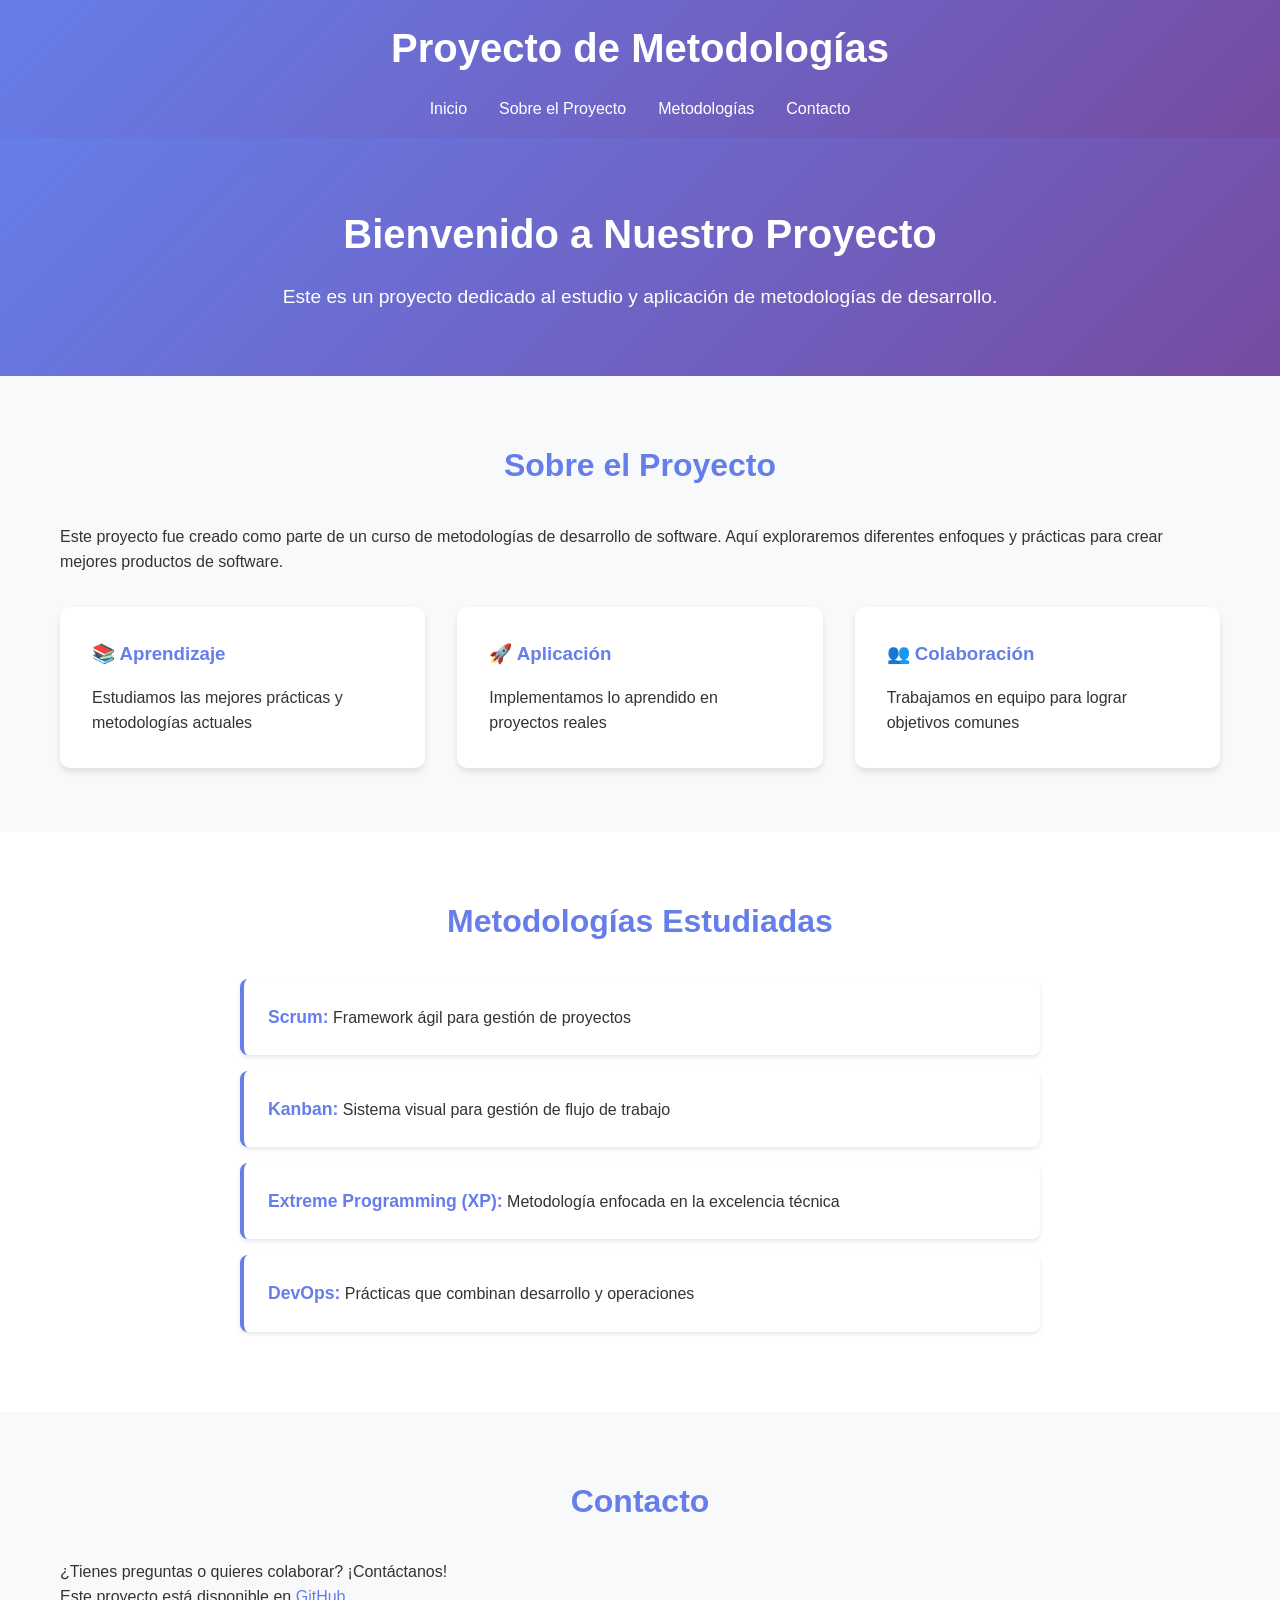
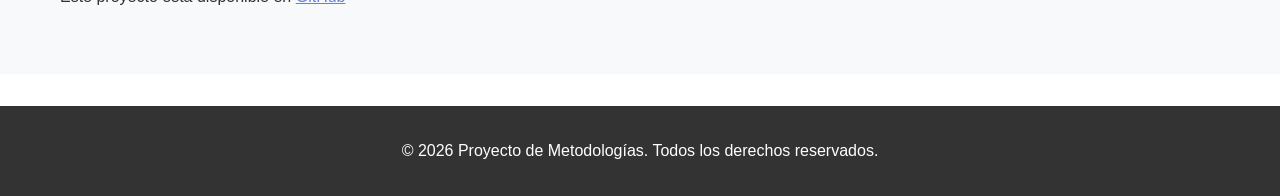
==== index.html @ 47c53960 "Add web page structure with HTML, CSS, and GitHub Pages deployment Co-authored-by: edgar-emo <240725" ====
<!DOCTYPE html>
<html lang="es">
<head>
    <meta charset="UTF-8">
    <meta name="viewport" content="width=device-width, initial-scale=1.0">
    <title>Proyecto de Metodologías</title>
    <link rel="stylesheet" href="styles.css">
</head>
<body>
    <header>
        <h1>Proyecto de Metodologías</h1>
        <nav>
            <ul>
                <li><a href="#inicio">Inicio</a></li>
                <li><a href="#sobre">Sobre el Proyecto</a></li>
                <li><a href="#metodologias">Metodologías</a></li>
                <li><a href="#contacto">Contacto</a></li>
            </ul>
        </nav>
    </header>

    <main>
        <section id="inicio" class="hero">
            <div class="container">
                <h2>Bienvenido a Nuestro Proyecto</h2>
                <p>Este es un proyecto dedicado al estudio y aplicación de metodologías de desarrollo.</p>
            </div>
        </section>

        <section id="sobre" class="section">
            <div class="container">
                <h2>Sobre el Proyecto</h2>
                <p>Este proyecto fue creado como parte de un curso de metodologías de desarrollo de software. Aquí exploraremos diferentes enfoques y prácticas para crear mejores productos de software.</p>
                <div class="features">
                    <div class="feature">
                        <h3>📚 Aprendizaje</h3>
                        <p>Estudiamos las mejores prácticas y metodologías actuales</p>
                    </div>
                    <div class="feature">
                        <h3>🚀 Aplicación</h3>
                        <p>Implementamos lo aprendido en proyectos reales</p>
                    </div>
                    <div class="feature">
                        <h3>👥 Colaboración</h3>
                        <p>Trabajamos en equipo para lograr objetivos comunes</p>
                    </div>
                </div>
            </div>
        </section>

        <section id="metodologias" class="section">
            <div class="container">
                <h2>Metodologías Estudiadas</h2>
                <ul class="metodologias-list">
                    <li>
                        <strong>Scrum:</strong> Framework ágil para gestión de proyectos
                    </li>
                    <li>
                        <strong>Kanban:</strong> Sistema visual para gestión de flujo de trabajo
                    </li>
                    <li>
                        <strong>Extreme Programming (XP):</strong> Metodología enfocada en la excelencia técnica
                    </li>
                    <li>
                        <strong>DevOps:</strong> Prácticas que combinan desarrollo y operaciones
                    </li>
                </ul>
            </div>
        </section>

        <section id="contacto" class="section">
            <div class="container">
                <h2>Contacto</h2>
                <p>¿Tienes preguntas o quieres colaborar? ¡Contáctanos!</p>
                <p>Este proyecto está disponible en <a href="https://github.com/edgar-emo/pagina_proyecto_metodologias" target="_blank">GitHub</a></p>
            </div>
        </section>
    </main>

    <footer>
        <div class="container">
            <p>&copy; 2026 Proyecto de Metodologías. Todos los derechos reservados.</p>
        </div>
    </footer>
</body>
</html>
---- styles.css ----
* {
    margin: 0;
    padding: 0;
    box-sizing: border-box;
}

body {
    font-family: 'Segoe UI', Tahoma, Geneva, Verdana, sans-serif;
    line-height: 1.6;
    color: #333;
}

.container {
    max-width: 1200px;
    margin: 0 auto;
    padding: 0 20px;
}

/* Header */
header {
    background: linear-gradient(135deg, #667eea 0%, #764ba2 100%);
    color: white;
    padding: 1rem 0;
    box-shadow: 0 2px 5px rgba(0,0,0,0.1);
}

header h1 {
    text-align: center;
    margin-bottom: 1rem;
    font-size: 2.5rem;
}

nav ul {
    list-style: none;
    display: flex;
    justify-content: center;
    gap: 2rem;
    flex-wrap: wrap;
}

nav a {
    color: white;
    text-decoration: none;
    font-weight: 500;
    transition: opacity 0.3s;
}

nav a:hover {
    opacity: 0.8;
}

/* Hero Section */
.hero {
    background: linear-gradient(135deg, #667eea 0%, #764ba2 100%);
    color: white;
    padding: 4rem 0;
    text-align: center;
}

.hero h2 {
    font-size: 2.5rem;
    margin-bottom: 1rem;
}

.hero p {
    font-size: 1.2rem;
}

/* Sections */
.section {
    padding: 4rem 0;
}

.section:nth-child(even) {
    background-color: #f8f9fa;
}

.section h2 {
    text-align: center;
    margin-bottom: 2rem;
    font-size: 2rem;
    color: #667eea;
}

/* Features */
.features {
    display: grid;
    grid-template-columns: repeat(auto-fit, minmax(250px, 1fr));
    gap: 2rem;
    margin-top: 2rem;
}

.feature {
    background: white;
    padding: 2rem;
    border-radius: 10px;
    box-shadow: 0 4px 6px rgba(0,0,0,0.1);
    transition: transform 0.3s;
}

.feature:hover {
    transform: translateY(-5px);
}

.feature h3 {
    margin-bottom: 1rem;
    color: #667eea;
}

/* Metodologías List */
.metodologias-list {
    max-width: 800px;
    margin: 0 auto;
    list-style: none;
}

.metodologias-list li {
    background: white;
    padding: 1.5rem;
    margin-bottom: 1rem;
    border-radius: 8px;
    border-left: 4px solid #667eea;
    box-shadow: 0 2px 4px rgba(0,0,0,0.1);
}

.metodologias-list strong {
    color: #667eea;
    font-size: 1.1rem;
}

/* Footer */
footer {
    background: #333;
    color: white;
    text-align: center;
    padding: 2rem 0;
    margin-top: 2rem;
}

/* Links */
a {
    color: #667eea;
    transition: color 0.3s;
}

a:hover {
    color: #764ba2;
}

/* Responsive */
@media (max-width: 768px) {
    header h1 {
        font-size: 2rem;
    }
    
    .hero h2 {
        font-size: 1.8rem;
    }
    
    nav ul {
        gap: 1rem;
    }
}
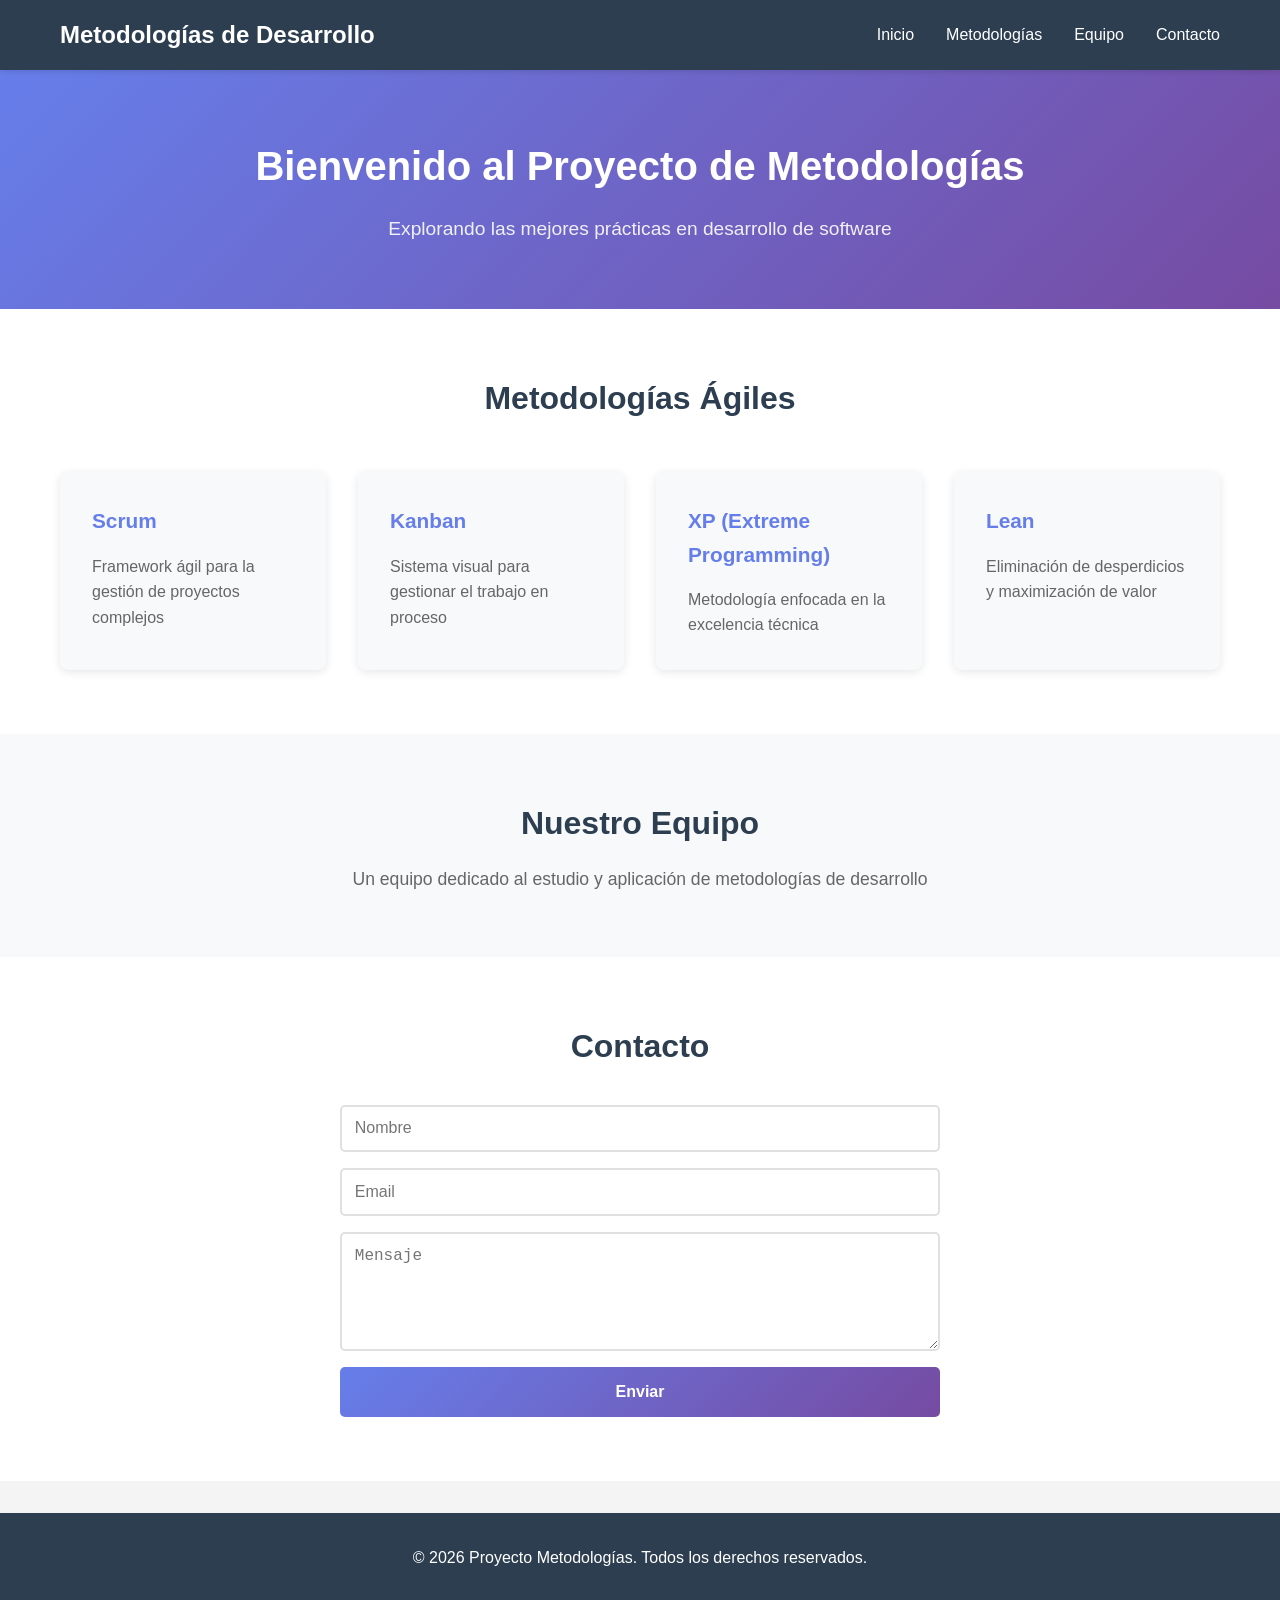
==== commit 1853fe18: "Add HTML project page with CSS and JavaScript Co-authored-by: edgar-emo <240725297+edgar-emo@users.n" ====
--- a/index.html
+++ b/index.html
@@ -3,84 +3,83 @@
 <head>
     <meta charset="UTF-8">
     <meta name="viewport" content="width=device-width, initial-scale=1.0">
-    <title>Proyecto de Metodologías</title>
+    <meta name="description" content="Proyecto de Metodologías de Desarrollo de Software">
+    <title>Proyecto Metodologías</title>
     <link rel="stylesheet" href="styles.css">
 </head>
 <body>
     <header>
-        <h1>Proyecto de Metodologías</h1>
         <nav>
-            <ul>
-                <li><a href="#inicio">Inicio</a></li>
-                <li><a href="#sobre">Sobre el Proyecto</a></li>
-                <li><a href="#metodologias">Metodologías</a></li>
-                <li><a href="#contacto">Contacto</a></li>
-            </ul>
+            <div class="container">
+                <h1>Metodologías de Desarrollo</h1>
+                <ul class="nav-links">
+                    <li><a href="#inicio">Inicio</a></li>
+                    <li><a href="#metodologias">Metodologías</a></li>
+                    <li><a href="#equipo">Equipo</a></li>
+                    <li><a href="#contacto">Contacto</a></li>
+                </ul>
+            </div>
         </nav>
     </header>
 
     <main>
         <section id="inicio" class="hero">
             <div class="container">
-                <h2>Bienvenido a Nuestro Proyecto</h2>
-                <p>Este es un proyecto dedicado al estudio y aplicación de metodologías de desarrollo.</p>
+                <h2>Bienvenido al Proyecto de Metodologías</h2>
+                <p>Explorando las mejores prácticas en desarrollo de software</p>
             </div>
         </section>
 
-        <section id="sobre" class="section">
+        <section id="metodologias" class="metodologias">
             <div class="container">
-                <h2>Sobre el Proyecto</h2>
-                <p>Este proyecto fue creado como parte de un curso de metodologías de desarrollo de software. Aquí exploraremos diferentes enfoques y prácticas para crear mejores productos de software.</p>
-                <div class="features">
-                    <div class="feature">
-                        <h3>📚 Aprendizaje</h3>
-                        <p>Estudiamos las mejores prácticas y metodologías actuales</p>
+                <h2>Metodologías Ágiles</h2>
+                <div class="metodologias-grid">
+                    <div class="metodologia-card">
+                        <h3>Scrum</h3>
+                        <p>Framework ágil para la gestión de proyectos complejos</p>
                     </div>
-                    <div class="feature">
-                        <h3>🚀 Aplicación</h3>
-                        <p>Implementamos lo aprendido en proyectos reales</p>
+                    <div class="metodologia-card">
+                        <h3>Kanban</h3>
+                        <p>Sistema visual para gestionar el trabajo en proceso</p>
                     </div>
-                    <div class="feature">
-                        <h3>👥 Colaboración</h3>
-                        <p>Trabajamos en equipo para lograr objetivos comunes</p>
+                    <div class="metodologia-card">
+                        <h3>XP (Extreme Programming)</h3>
+                        <p>Metodología enfocada en la excelencia técnica</p>
+                    </div>
+                    <div class="metodologia-card">
+                        <h3>Lean</h3>
+                        <p>Eliminación de desperdicios y maximización de valor</p>
                     </div>
                 </div>
             </div>
         </section>
 
-        <section id="metodologias" class="section">
+        <section id="equipo" class="equipo">
             <div class="container">
-                <h2>Metodologías Estudiadas</h2>
-                <ul class="metodologias-list">
-                    <li>
-                        <strong>Scrum:</strong> Framework ágil para gestión de proyectos
-                    </li>
-                    <li>
-                        <strong>Kanban:</strong> Sistema visual para gestión de flujo de trabajo
-                    </li>
-                    <li>
-                        <strong>Extreme Programming (XP):</strong> Metodología enfocada en la excelencia técnica
-                    </li>
-                    <li>
-                        <strong>DevOps:</strong> Prácticas que combinan desarrollo y operaciones
-                    </li>
-                </ul>
+                <h2>Nuestro Equipo</h2>
+                <p>Un equipo dedicado al estudio y aplicación de metodologías de desarrollo</p>
             </div>
         </section>
 
-        <section id="contacto" class="section">
+        <section id="contacto" class="contacto">
             <div class="container">
                 <h2>Contacto</h2>
-                <p>¿Tienes preguntas o quieres colaborar? ¡Contáctanos!</p>
-                <p>Este proyecto está disponible en <a href="https://github.com/edgar-emo/pagina_proyecto_metodologias" target="_blank">GitHub</a></p>
+                <form class="contact-form">
+                    <input type="text" placeholder="Nombre" required>
+                    <input type="email" placeholder="Email" required>
+                    <textarea placeholder="Mensaje" rows="5" required></textarea>
+                    <button type="submit">Enviar</button>
+                </form>
             </div>
         </section>
     </main>
 
     <footer>
         <div class="container">
-            <p>&copy; 2026 Proyecto de Metodologías. Todos los derechos reservados.</p>
+            <p>&copy; 2026 Proyecto Metodologías. Todos los derechos reservados.</p>
         </div>
     </footer>
+
+    <script src="script.js"></script>
 </body>
 </html>
--- a/styles.css
+++ b/styles.css
@@ -1,3 +1,4 @@
+/* Reset and Base Styles */
 * {
     margin: 0;
     padding: 0;
@@ -8,6 +9,7 @@
     font-family: 'Segoe UI', Tahoma, Geneva, Verdana, sans-serif;
     line-height: 1.6;
     color: #333;
+    background-color: #f4f4f4;
 }
 
 .container {
@@ -16,37 +18,43 @@
     padding: 0 20px;
 }
 
-/* Header */
+/* Header and Navigation */
 header {
-    background: linear-gradient(135deg, #667eea 0%, #764ba2 100%);
+    background-color: #2c3e50;
     color: white;
     padding: 1rem 0;
-    box-shadow: 0 2px 5px rgba(0,0,0,0.1);
+    position: sticky;
+    top: 0;
+    z-index: 1000;
+    box-shadow: 0 2px 5px rgba(0, 0, 0, 0.1);
+}
+
+header nav .container {
+    display: flex;
+    justify-content: space-between;
+    align-items: center;
 }
 
 header h1 {
-    text-align: center;
-    margin-bottom: 1rem;
-    font-size: 2.5rem;
-}
-
-nav ul {
+    font-size: 1.5rem;
+    font-weight: 600;
+}
+
+.nav-links {
+    display: flex;
     list-style: none;
-    display: flex;
-    justify-content: center;
     gap: 2rem;
-    flex-wrap: wrap;
-}
-
-nav a {
+}
+
+.nav-links a {
     color: white;
     text-decoration: none;
+    transition: color 0.3s ease;
     font-weight: 500;
-    transition: opacity 0.3s;
-}
-
-nav a:hover {
-    opacity: 0.8;
+}
+
+.nav-links a:hover {
+    color: #3498db;
 }
 
 /* Hero Section */
@@ -64,100 +72,150 @@
 
 .hero p {
     font-size: 1.2rem;
-}
-
-/* Sections */
-.section {
-    padding: 4rem 0;
-}
-
-.section:nth-child(even) {
-    background-color: #f8f9fa;
-}
-
-.section h2 {
-    text-align: center;
-    margin-bottom: 2rem;
+    opacity: 0.9;
+}
+
+/* Metodologias Section */
+.metodologias {
+    padding: 4rem 0;
+    background-color: white;
+}
+
+.metodologias h2 {
+    text-align: center;
     font-size: 2rem;
-    color: #667eea;
-}
-
-/* Features */
-.features {
+    margin-bottom: 3rem;
+    color: #2c3e50;
+}
+
+.metodologias-grid {
     display: grid;
     grid-template-columns: repeat(auto-fit, minmax(250px, 1fr));
     gap: 2rem;
-    margin-top: 2rem;
-}
-
-.feature {
-    background: white;
+}
+
+.metodologia-card {
+    background: #f8f9fa;
     padding: 2rem;
-    border-radius: 10px;
-    box-shadow: 0 4px 6px rgba(0,0,0,0.1);
-    transition: transform 0.3s;
-}
-
-.feature:hover {
+    border-radius: 8px;
+    box-shadow: 0 2px 10px rgba(0, 0, 0, 0.1);
+    transition: transform 0.3s ease, box-shadow 0.3s ease;
+}
+
+.metodologia-card:hover {
     transform: translateY(-5px);
-}
-
-.feature h3 {
+    box-shadow: 0 5px 20px rgba(0, 0, 0, 0.15);
+}
+
+.metodologia-card h3 {
+    color: #667eea;
     margin-bottom: 1rem;
-    color: #667eea;
-}
-
-/* Metodologías List */
-.metodologias-list {
-    max-width: 800px;
+    font-size: 1.3rem;
+}
+
+.metodologia-card p {
+    color: #666;
+}
+
+/* Equipo Section */
+.equipo {
+    padding: 4rem 0;
+    background-color: #f8f9fa;
+    text-align: center;
+}
+
+.equipo h2 {
+    font-size: 2rem;
+    margin-bottom: 1rem;
+    color: #2c3e50;
+}
+
+.equipo p {
+    font-size: 1.1rem;
+    color: #666;
+}
+
+/* Contacto Section */
+.contacto {
+    padding: 4rem 0;
+    background-color: white;
+}
+
+.contacto h2 {
+    text-align: center;
+    font-size: 2rem;
+    margin-bottom: 2rem;
+    color: #2c3e50;
+}
+
+.contact-form {
+    max-width: 600px;
     margin: 0 auto;
-    list-style: none;
-}
-
-.metodologias-list li {
-    background: white;
-    padding: 1.5rem;
-    margin-bottom: 1rem;
-    border-radius: 8px;
-    border-left: 4px solid #667eea;
-    box-shadow: 0 2px 4px rgba(0,0,0,0.1);
-}
-
-.metodologias-list strong {
-    color: #667eea;
-    font-size: 1.1rem;
+    display: flex;
+    flex-direction: column;
+    gap: 1rem;
+}
+
+.contact-form input,
+.contact-form textarea {
+    padding: 0.8rem;
+    border: 2px solid #e0e0e0;
+    border-radius: 5px;
+    font-size: 1rem;
+    transition: border-color 0.3s ease;
+}
+
+.contact-form input:focus,
+.contact-form textarea:focus {
+    outline: none;
+    border-color: #667eea;
+}
+
+.contact-form button {
+    padding: 1rem;
+    background: linear-gradient(135deg, #667eea 0%, #764ba2 100%);
+    color: white;
+    border: none;
+    border-radius: 5px;
+    font-size: 1rem;
+    font-weight: 600;
+    cursor: pointer;
+    transition: opacity 0.3s ease;
+}
+
+.contact-form button:hover {
+    opacity: 0.9;
 }
 
 /* Footer */
 footer {
-    background: #333;
+    background-color: #2c3e50;
     color: white;
     text-align: center;
     padding: 2rem 0;
     margin-top: 2rem;
 }
 
-/* Links */
-a {
-    color: #667eea;
-    transition: color 0.3s;
-}
-
-a:hover {
-    color: #764ba2;
-}
-
-/* Responsive */
+/* Responsive Design */
 @media (max-width: 768px) {
-    header h1 {
+    header nav .container {
+        flex-direction: column;
+        gap: 1rem;
+    }
+
+    .nav-links {
+        gap: 1rem;
+    }
+
+    .hero h2 {
         font-size: 2rem;
     }
-    
-    .hero h2 {
-        font-size: 1.8rem;
-    }
-    
-    nav ul {
-        gap: 1rem;
-    }
-}
+
+    .hero p {
+        font-size: 1rem;
+    }
+
+    .metodologias-grid {
+        grid-template-columns: 1fr;
+    }
+}
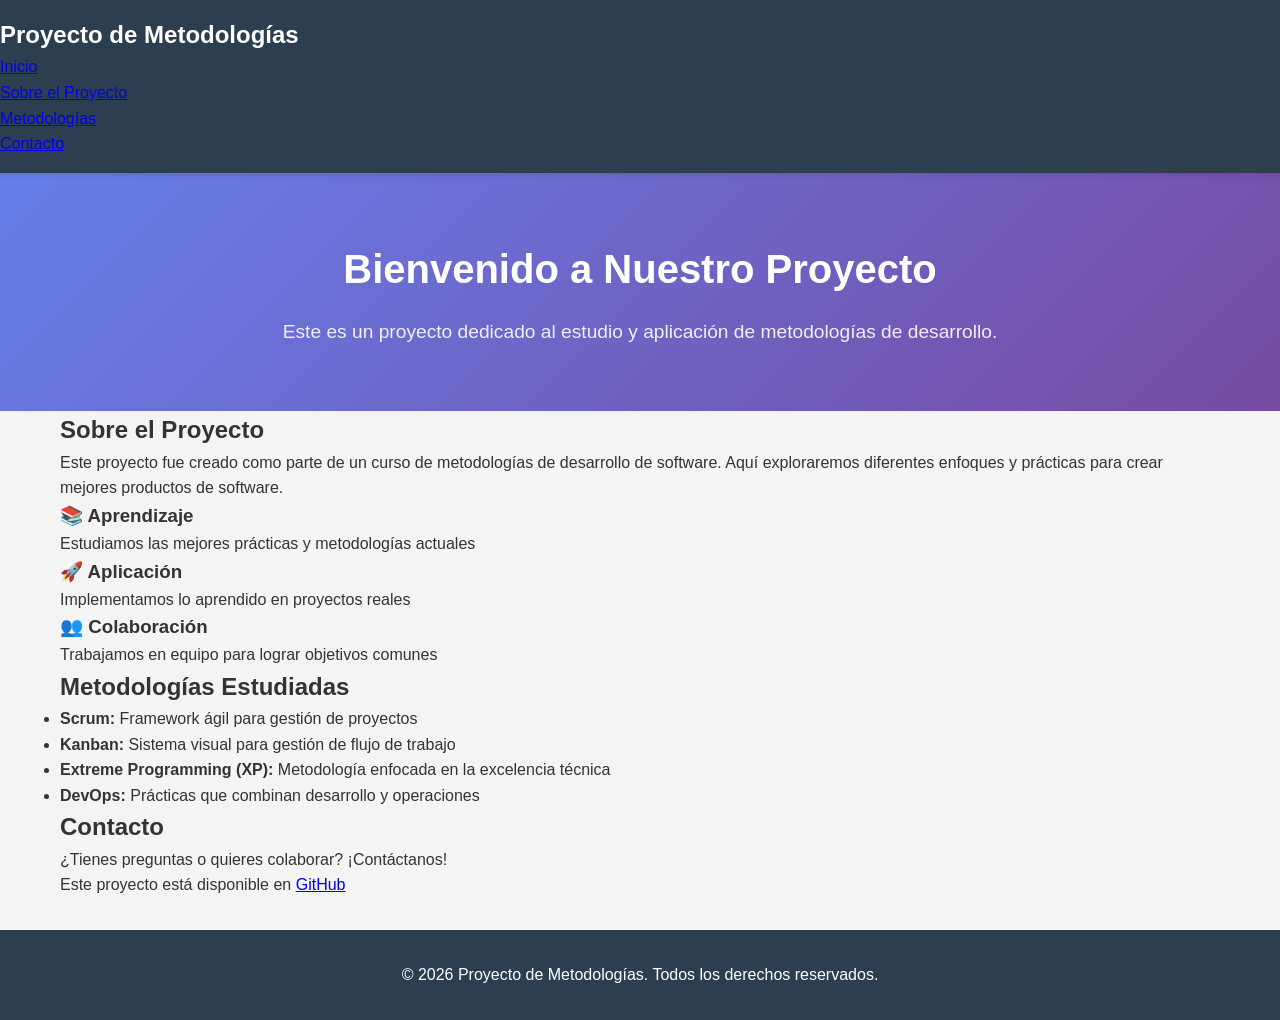
==== commit 1e9039f7: "Fix copyright year to be dynamically generated Co-authored-by: edgar-emo <240725297+edgar-emo@users." ====
--- a/index.html
+++ b/index.html
@@ -3,83 +3,89 @@
 <head>
     <meta charset="UTF-8">
     <meta name="viewport" content="width=device-width, initial-scale=1.0">
-    <meta name="description" content="Proyecto de Metodologías de Desarrollo de Software">
-    <title>Proyecto Metodologías</title>
+    <title>Proyecto de Metodologías</title>
     <link rel="stylesheet" href="styles.css">
 </head>
 <body>
     <header>
+        <h1>Proyecto de Metodologías</h1>
         <nav>
-            <div class="container">
-                <h1>Metodologías de Desarrollo</h1>
-                <ul class="nav-links">
-                    <li><a href="#inicio">Inicio</a></li>
-                    <li><a href="#metodologias">Metodologías</a></li>
-                    <li><a href="#equipo">Equipo</a></li>
-                    <li><a href="#contacto">Contacto</a></li>
-                </ul>
-            </div>
+            <ul>
+                <li><a href="#inicio">Inicio</a></li>
+                <li><a href="#sobre">Sobre el Proyecto</a></li>
+                <li><a href="#metodologias">Metodologías</a></li>
+                <li><a href="#contacto">Contacto</a></li>
+            </ul>
         </nav>
     </header>
 
     <main>
         <section id="inicio" class="hero">
             <div class="container">
-                <h2>Bienvenido al Proyecto de Metodologías</h2>
-                <p>Explorando las mejores prácticas en desarrollo de software</p>
+                <h2>Bienvenido a Nuestro Proyecto</h2>
+                <p>Este es un proyecto dedicado al estudio y aplicación de metodologías de desarrollo.</p>
             </div>
         </section>
 
-        <section id="metodologias" class="metodologias">
+        <section id="sobre" class="section">
             <div class="container">
-                <h2>Metodologías Ágiles</h2>
-                <div class="metodologias-grid">
-                    <div class="metodologia-card">
-                        <h3>Scrum</h3>
-                        <p>Framework ágil para la gestión de proyectos complejos</p>
+                <h2>Sobre el Proyecto</h2>
+                <p>Este proyecto fue creado como parte de un curso de metodologías de desarrollo de software. Aquí exploraremos diferentes enfoques y prácticas para crear mejores productos de software.</p>
+                <div class="features">
+                    <div class="feature">
+                        <h3>📚 Aprendizaje</h3>
+                        <p>Estudiamos las mejores prácticas y metodologías actuales</p>
                     </div>
-                    <div class="metodologia-card">
-                        <h3>Kanban</h3>
-                        <p>Sistema visual para gestionar el trabajo en proceso</p>
+                    <div class="feature">
+                        <h3>🚀 Aplicación</h3>
+                        <p>Implementamos lo aprendido en proyectos reales</p>
                     </div>
-                    <div class="metodologia-card">
-                        <h3>XP (Extreme Programming)</h3>
-                        <p>Metodología enfocada en la excelencia técnica</p>
-                    </div>
-                    <div class="metodologia-card">
-                        <h3>Lean</h3>
-                        <p>Eliminación de desperdicios y maximización de valor</p>
+                    <div class="feature">
+                        <h3>👥 Colaboración</h3>
+                        <p>Trabajamos en equipo para lograr objetivos comunes</p>
                     </div>
                 </div>
             </div>
         </section>
 
-        <section id="equipo" class="equipo">
+        <section id="metodologias" class="section">
             <div class="container">
-                <h2>Nuestro Equipo</h2>
-                <p>Un equipo dedicado al estudio y aplicación de metodologías de desarrollo</p>
+                <h2>Metodologías Estudiadas</h2>
+                <ul class="metodologias-list">
+                    <li>
+                        <strong>Scrum:</strong> Framework ágil para gestión de proyectos
+                    </li>
+                    <li>
+                        <strong>Kanban:</strong> Sistema visual para gestión de flujo de trabajo
+                    </li>
+                    <li>
+                        <strong>Extreme Programming (XP):</strong> Metodología enfocada en la excelencia técnica
+                    </li>
+                    <li>
+                        <strong>DevOps:</strong> Prácticas que combinan desarrollo y operaciones
+                    </li>
+                </ul>
             </div>
         </section>
 
-        <section id="contacto" class="contacto">
+        <section id="contacto" class="section">
             <div class="container">
                 <h2>Contacto</h2>
-                <form class="contact-form">
-                    <input type="text" placeholder="Nombre" required>
-                    <input type="email" placeholder="Email" required>
-                    <textarea placeholder="Mensaje" rows="5" required></textarea>
-                    <button type="submit">Enviar</button>
-                </form>
+                <p>¿Tienes preguntas o quieres colaborar? ¡Contáctanos!</p>
+                <p>Este proyecto está disponible en <a href="https://github.com/edgar-emo/pagina_proyecto_metodologias" target="_blank">GitHub</a></p>
             </div>
         </section>
     </main>
 
     <footer>
         <div class="container">
-            <p>&copy; 2026 Proyecto Metodologías. Todos los derechos reservados.</p>
+            <p>&copy; <span id="year"></span> Proyecto de Metodologías. Todos los derechos reservados.</p>
         </div>
     </footer>
 
-    <script src="script.js"></script>
+    <script>
+        // Automatically set the current year
+        document.getElementById('year').textContent = new Date().getFullYear();
+    </script>
 </body>
 </html>
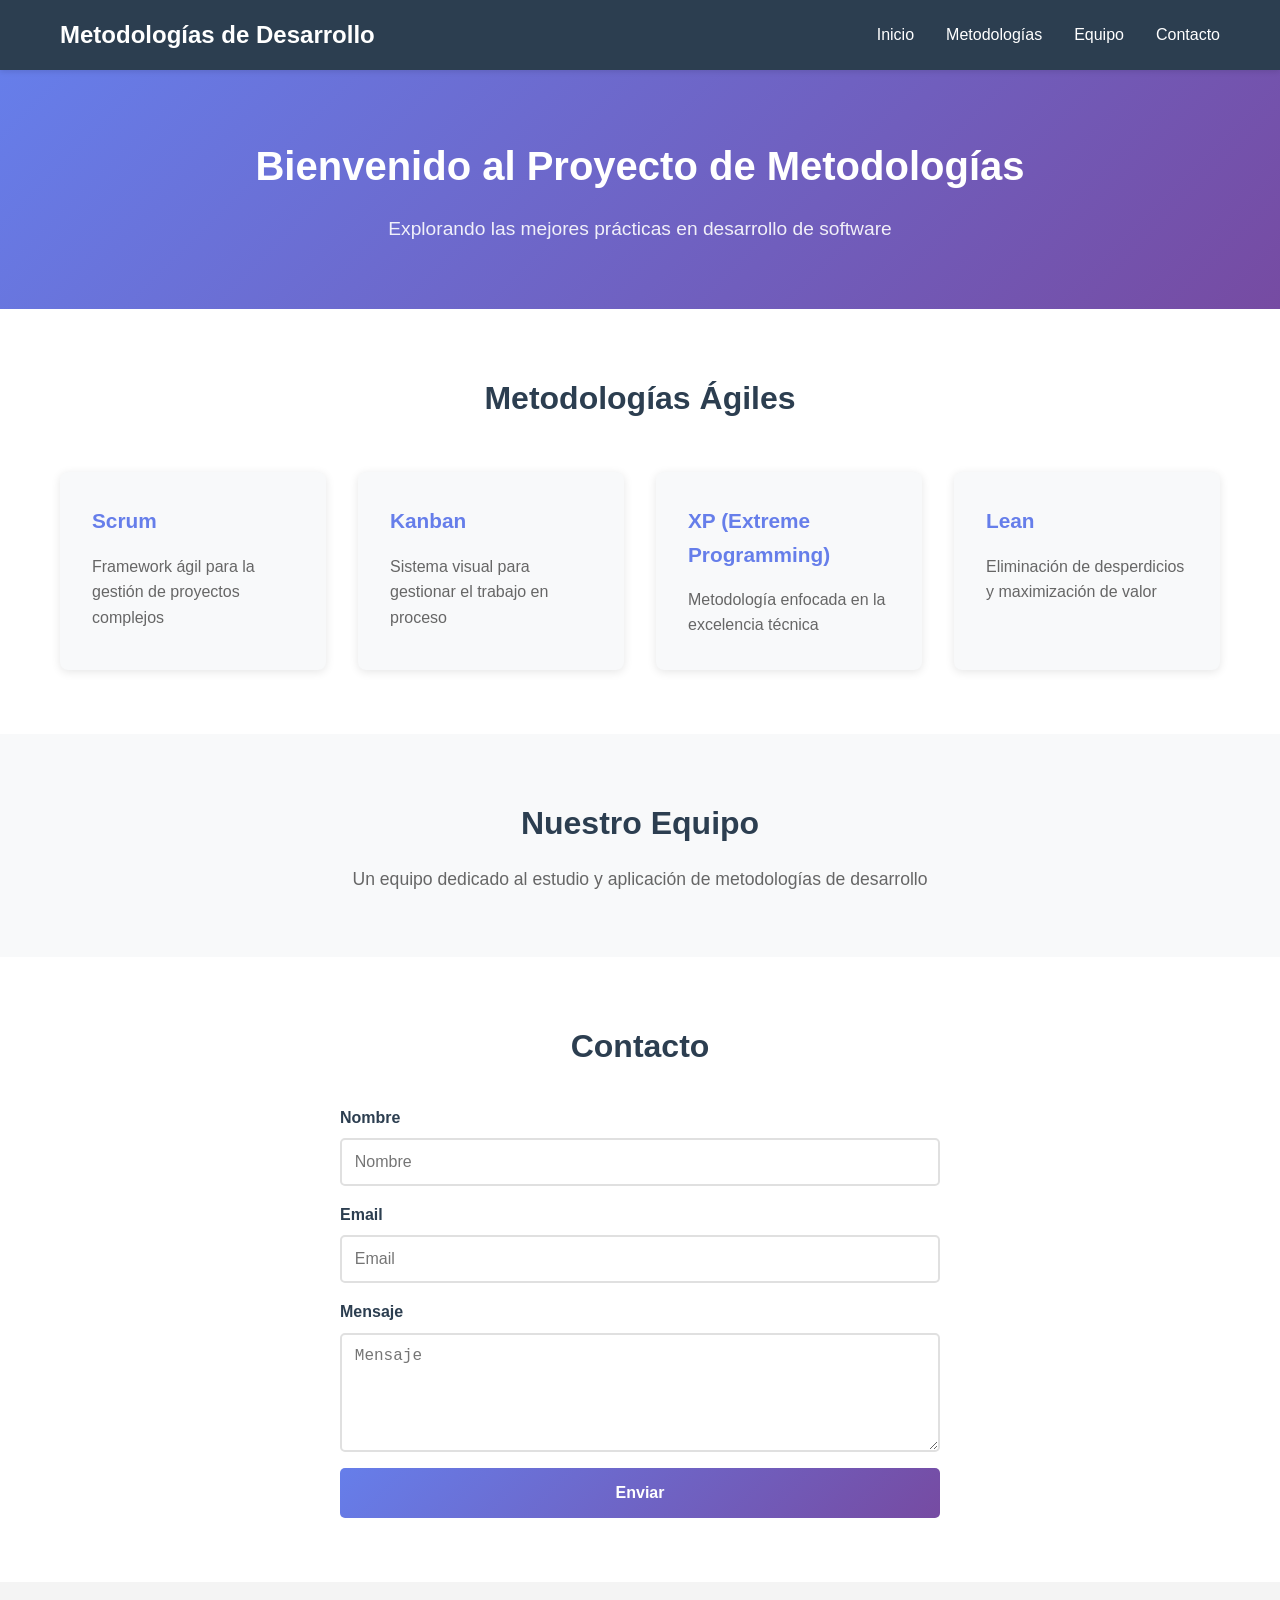
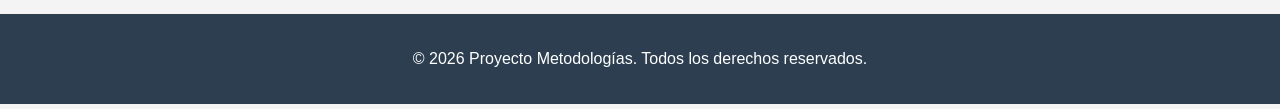
==== commit 7ee5339d: "Improve accessibility and user experience Co-authored-by: edgar-emo <240725297+edgar-emo@users.norep" ====
--- a/index.html
+++ b/index.html
@@ -3,89 +3,87 @@
 <head>
     <meta charset="UTF-8">
     <meta name="viewport" content="width=device-width, initial-scale=1.0">
-    <title>Proyecto de Metodologías</title>
+    <meta name="description" content="Proyecto de Metodologías de Desarrollo de Software">
+    <title>Proyecto Metodologías</title>
     <link rel="stylesheet" href="styles.css">
 </head>
 <body>
     <header>
-        <h1>Proyecto de Metodologías</h1>
         <nav>
-            <ul>
-                <li><a href="#inicio">Inicio</a></li>
-                <li><a href="#sobre">Sobre el Proyecto</a></li>
-                <li><a href="#metodologias">Metodologías</a></li>
-                <li><a href="#contacto">Contacto</a></li>
-            </ul>
+            <div class="container">
+                <h1>Metodologías de Desarrollo</h1>
+                <ul class="nav-links">
+                    <li><a href="#inicio">Inicio</a></li>
+                    <li><a href="#metodologias">Metodologías</a></li>
+                    <li><a href="#equipo">Equipo</a></li>
+                    <li><a href="#contacto">Contacto</a></li>
+                </ul>
+            </div>
         </nav>
     </header>
 
     <main>
         <section id="inicio" class="hero">
             <div class="container">
-                <h2>Bienvenido a Nuestro Proyecto</h2>
-                <p>Este es un proyecto dedicado al estudio y aplicación de metodologías de desarrollo.</p>
+                <h2>Bienvenido al Proyecto de Metodologías</h2>
+                <p>Explorando las mejores prácticas en desarrollo de software</p>
             </div>
         </section>
 
-        <section id="sobre" class="section">
+        <section id="metodologias" class="metodologias">
             <div class="container">
-                <h2>Sobre el Proyecto</h2>
-                <p>Este proyecto fue creado como parte de un curso de metodologías de desarrollo de software. Aquí exploraremos diferentes enfoques y prácticas para crear mejores productos de software.</p>
-                <div class="features">
-                    <div class="feature">
-                        <h3>📚 Aprendizaje</h3>
-                        <p>Estudiamos las mejores prácticas y metodologías actuales</p>
+                <h2>Metodologías Ágiles</h2>
+                <div class="metodologias-grid">
+                    <div class="metodologia-card">
+                        <h3>Scrum</h3>
+                        <p>Framework ágil para la gestión de proyectos complejos</p>
                     </div>
-                    <div class="feature">
-                        <h3>🚀 Aplicación</h3>
-                        <p>Implementamos lo aprendido en proyectos reales</p>
+                    <div class="metodologia-card">
+                        <h3>Kanban</h3>
+                        <p>Sistema visual para gestionar el trabajo en proceso</p>
                     </div>
-                    <div class="feature">
-                        <h3>👥 Colaboración</h3>
-                        <p>Trabajamos en equipo para lograr objetivos comunes</p>
+                    <div class="metodologia-card">
+                        <h3>XP (Extreme Programming)</h3>
+                        <p>Metodología enfocada en la excelencia técnica</p>
+                    </div>
+                    <div class="metodologia-card">
+                        <h3>Lean</h3>
+                        <p>Eliminación de desperdicios y maximización de valor</p>
                     </div>
                 </div>
             </div>
         </section>
 
-        <section id="metodologias" class="section">
+        <section id="equipo" class="equipo">
             <div class="container">
-                <h2>Metodologías Estudiadas</h2>
-                <ul class="metodologias-list">
-                    <li>
-                        <strong>Scrum:</strong> Framework ágil para gestión de proyectos
-                    </li>
-                    <li>
-                        <strong>Kanban:</strong> Sistema visual para gestión de flujo de trabajo
-                    </li>
-                    <li>
-                        <strong>Extreme Programming (XP):</strong> Metodología enfocada en la excelencia técnica
-                    </li>
-                    <li>
-                        <strong>DevOps:</strong> Prácticas que combinan desarrollo y operaciones
-                    </li>
-                </ul>
+                <h2>Nuestro Equipo</h2>
+                <p>Un equipo dedicado al estudio y aplicación de metodologías de desarrollo</p>
             </div>
         </section>
 
-        <section id="contacto" class="section">
+        <section id="contacto" class="contacto">
             <div class="container">
                 <h2>Contacto</h2>
-                <p>¿Tienes preguntas o quieres colaborar? ¡Contáctanos!</p>
-                <p>Este proyecto está disponible en <a href="https://github.com/edgar-emo/pagina_proyecto_metodologias" target="_blank">GitHub</a></p>
+                <form class="contact-form">
+                    <label for="name">Nombre</label>
+                    <input type="text" id="name" name="name" placeholder="Nombre" required>
+                    <label for="email">Email</label>
+                    <input type="email" id="email" name="email" placeholder="Email" required>
+                    <label for="message">Mensaje</label>
+                    <textarea id="message" name="message" placeholder="Mensaje" rows="5" required></textarea>
+                    <button type="submit">Enviar</button>
+                    <div class="form-message" style="display: none;"></div>
+                </form>
             </div>
         </section>
     </main>
 
     <footer>
         <div class="container">
-            <p>&copy; <span id="year"></span> Proyecto de Metodologías. Todos los derechos reservados.</p>
+            <p>&copy; 2026 Proyecto Metodologías. Todos los derechos reservados.</p>
         </div>
     </footer>
 
-    <script>
-        // Automatically set the current year
-        document.getElementById('year').textContent = new Date().getFullYear();
-    </script>
+    <script src="script.js"></script>
 </body>
 </html>
--- a/styles.css
+++ b/styles.css
@@ -154,6 +154,12 @@
     display: flex;
     flex-direction: column;
     gap: 1rem;
+}
+
+.contact-form label {
+    font-weight: 600;
+    color: #2c3e50;
+    margin-bottom: -0.5rem;
 }
 
 .contact-form input,
@@ -187,6 +193,25 @@
     opacity: 0.9;
 }
 
+.form-message {
+    padding: 1rem;
+    border-radius: 5px;
+    text-align: center;
+    font-weight: 500;
+}
+
+.form-message.success {
+    background-color: #d4edda;
+    color: #155724;
+    border: 1px solid #c3e6cb;
+}
+
+.form-message.error {
+    background-color: #f8d7da;
+    color: #721c24;
+    border: 1px solid #f5c6cb;
+}
+
 /* Footer */
 footer {
     background-color: #2c3e50;
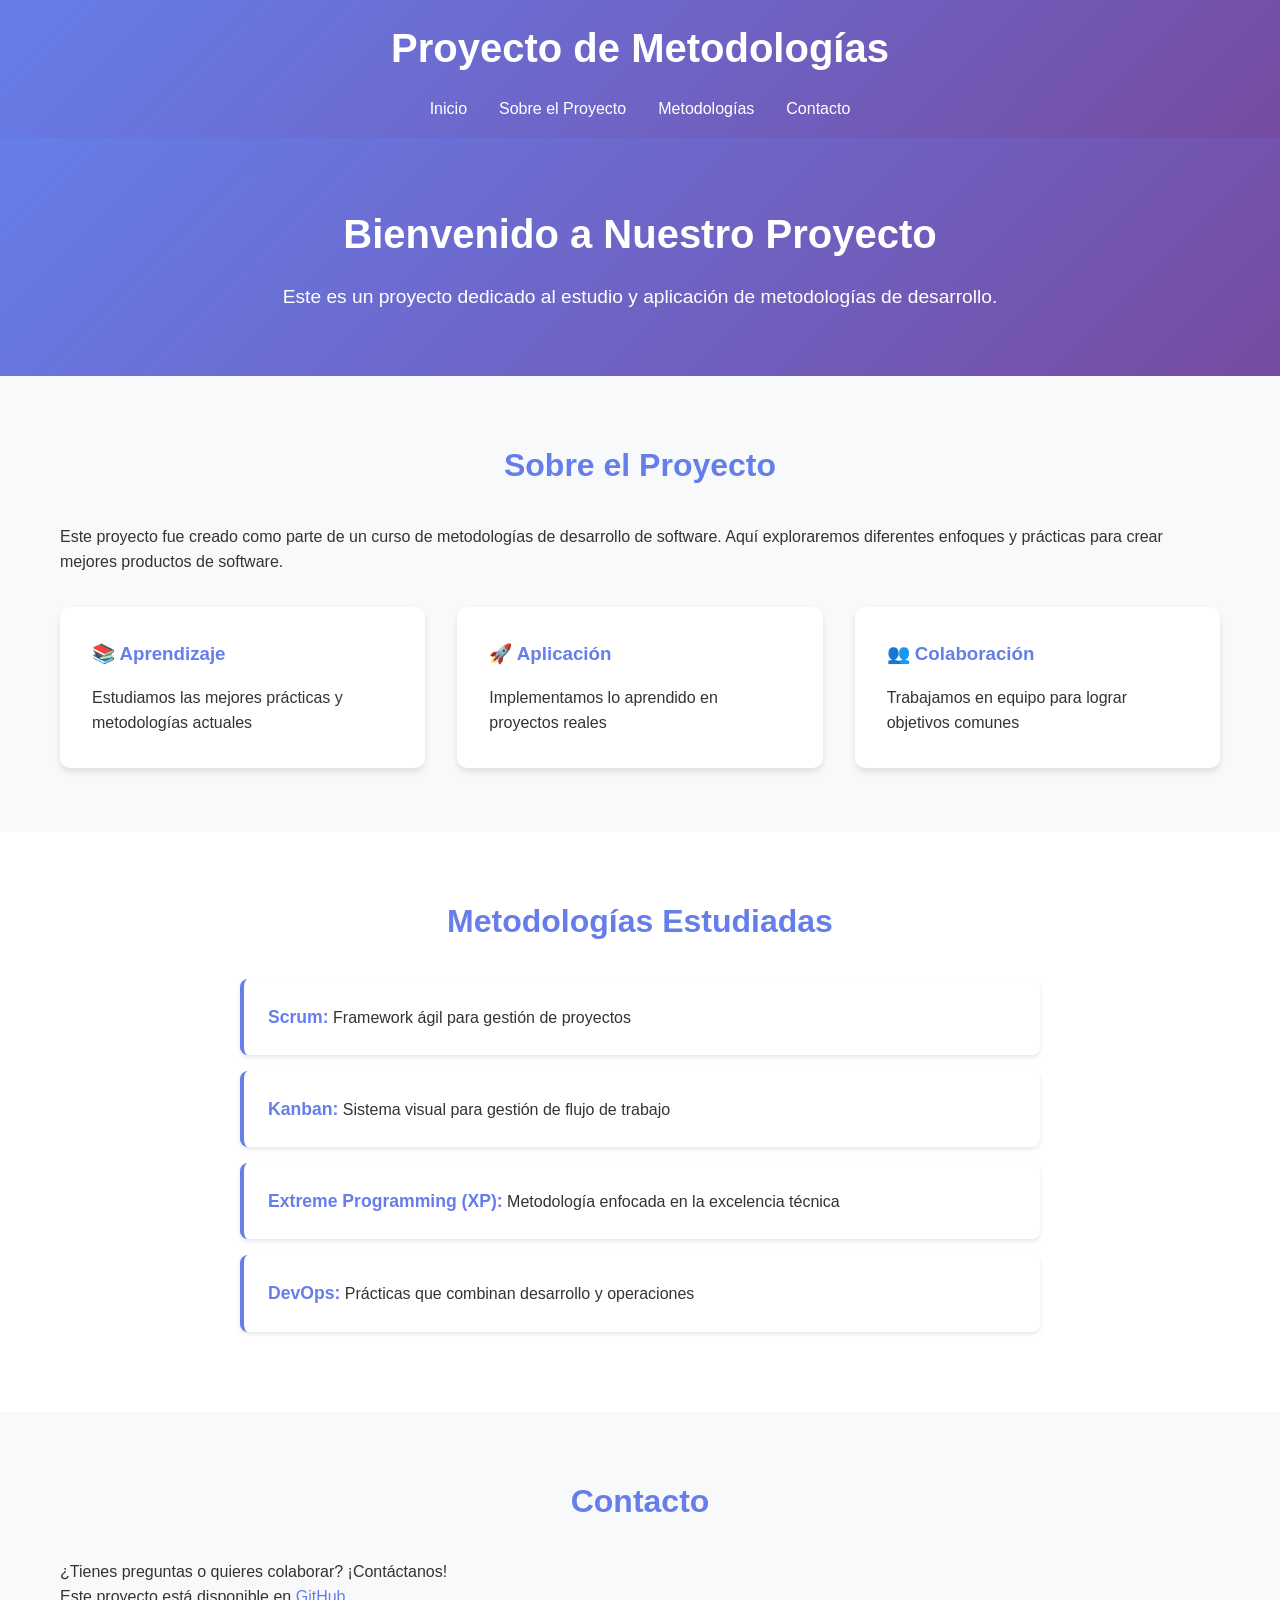
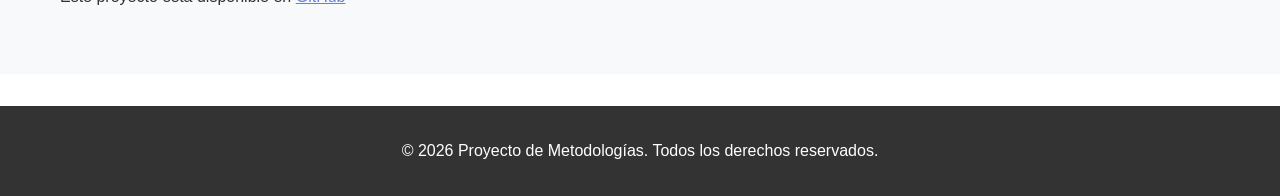
==== commit 14f58fc7: "Merge f66547d711e709b3fc958e1e2611c778d455e704 into 3236a344491830704209b5cfd9f4d0e3f72f9217" ====
--- a/index.html
+++ b/index.html
@@ -3,87 +3,89 @@
 <head>
     <meta charset="UTF-8">
     <meta name="viewport" content="width=device-width, initial-scale=1.0">
-    <meta name="description" content="Proyecto de Metodologías de Desarrollo de Software">
-    <title>Proyecto Metodologías</title>
+    <title>Proyecto de Metodologías</title>
     <link rel="stylesheet" href="styles.css">
 </head>
 <body>
     <header>
+        <h1>Proyecto de Metodologías</h1>
         <nav>
-            <div class="container">
-                <h1>Metodologías de Desarrollo</h1>
-                <ul class="nav-links">
-                    <li><a href="#inicio">Inicio</a></li>
-                    <li><a href="#metodologias">Metodologías</a></li>
-                    <li><a href="#equipo">Equipo</a></li>
-                    <li><a href="#contacto">Contacto</a></li>
-                </ul>
-            </div>
+            <ul>
+                <li><a href="#inicio">Inicio</a></li>
+                <li><a href="#sobre">Sobre el Proyecto</a></li>
+                <li><a href="#metodologias">Metodologías</a></li>
+                <li><a href="#contacto">Contacto</a></li>
+            </ul>
         </nav>
     </header>
 
     <main>
         <section id="inicio" class="hero">
             <div class="container">
-                <h2>Bienvenido al Proyecto de Metodologías</h2>
-                <p>Explorando las mejores prácticas en desarrollo de software</p>
+                <h2>Bienvenido a Nuestro Proyecto</h2>
+                <p>Este es un proyecto dedicado al estudio y aplicación de metodologías de desarrollo.</p>
             </div>
         </section>
 
-        <section id="metodologias" class="metodologias">
+        <section id="sobre" class="section">
             <div class="container">
-                <h2>Metodologías Ágiles</h2>
-                <div class="metodologias-grid">
-                    <div class="metodologia-card">
-                        <h3>Scrum</h3>
-                        <p>Framework ágil para la gestión de proyectos complejos</p>
+                <h2>Sobre el Proyecto</h2>
+                <p>Este proyecto fue creado como parte de un curso de metodologías de desarrollo de software. Aquí exploraremos diferentes enfoques y prácticas para crear mejores productos de software.</p>
+                <div class="features">
+                    <div class="feature">
+                        <h3>📚 Aprendizaje</h3>
+                        <p>Estudiamos las mejores prácticas y metodologías actuales</p>
                     </div>
-                    <div class="metodologia-card">
-                        <h3>Kanban</h3>
-                        <p>Sistema visual para gestionar el trabajo en proceso</p>
+                    <div class="feature">
+                        <h3>🚀 Aplicación</h3>
+                        <p>Implementamos lo aprendido en proyectos reales</p>
                     </div>
-                    <div class="metodologia-card">
-                        <h3>XP (Extreme Programming)</h3>
-                        <p>Metodología enfocada en la excelencia técnica</p>
-                    </div>
-                    <div class="metodologia-card">
-                        <h3>Lean</h3>
-                        <p>Eliminación de desperdicios y maximización de valor</p>
+                    <div class="feature">
+                        <h3>👥 Colaboración</h3>
+                        <p>Trabajamos en equipo para lograr objetivos comunes</p>
                     </div>
                 </div>
             </div>
         </section>
 
-        <section id="equipo" class="equipo">
+        <section id="metodologias" class="section">
             <div class="container">
-                <h2>Nuestro Equipo</h2>
-                <p>Un equipo dedicado al estudio y aplicación de metodologías de desarrollo</p>
+                <h2>Metodologías Estudiadas</h2>
+                <ul class="metodologias-list">
+                    <li>
+                        <strong>Scrum:</strong> Framework ágil para gestión de proyectos
+                    </li>
+                    <li>
+                        <strong>Kanban:</strong> Sistema visual para gestión de flujo de trabajo
+                    </li>
+                    <li>
+                        <strong>Extreme Programming (XP):</strong> Metodología enfocada en la excelencia técnica
+                    </li>
+                    <li>
+                        <strong>DevOps:</strong> Prácticas que combinan desarrollo y operaciones
+                    </li>
+                </ul>
             </div>
         </section>
 
-        <section id="contacto" class="contacto">
+        <section id="contacto" class="section">
             <div class="container">
                 <h2>Contacto</h2>
-                <form class="contact-form">
-                    <label for="name">Nombre</label>
-                    <input type="text" id="name" name="name" placeholder="Nombre" required>
-                    <label for="email">Email</label>
-                    <input type="email" id="email" name="email" placeholder="Email" required>
-                    <label for="message">Mensaje</label>
-                    <textarea id="message" name="message" placeholder="Mensaje" rows="5" required></textarea>
-                    <button type="submit">Enviar</button>
-                    <div class="form-message" style="display: none;"></div>
-                </form>
+                <p>¿Tienes preguntas o quieres colaborar? ¡Contáctanos!</p>
+                <p>Este proyecto está disponible en <a href="https://github.com/edgar-emo/pagina_proyecto_metodologias" target="_blank">GitHub</a></p>
             </div>
         </section>
     </main>
 
     <footer>
         <div class="container">
-            <p>&copy; 2026 Proyecto Metodologías. Todos los derechos reservados.</p>
+            <p>&copy; <span id="year"></span> Proyecto de Metodologías. Todos los derechos reservados.</p>
         </div>
     </footer>
 
-    <script src="script.js"></script>
+    <script>
+        // Automatically set the current year
+        document.getElementById('year').textContent = new Date().getFullYear();
+    </script>
 </body>
 </html>
--- a/styles.css
+++ b/styles.css
@@ -1,4 +1,3 @@
-/* Reset and Base Styles */
 * {
     margin: 0;
     padding: 0;
@@ -9,7 +8,6 @@
     font-family: 'Segoe UI', Tahoma, Geneva, Verdana, sans-serif;
     line-height: 1.6;
     color: #333;
-    background-color: #f4f4f4;
 }
 
 .container {
@@ -18,43 +16,37 @@
     padding: 0 20px;
 }
 
-/* Header and Navigation */
+/* Header */
 header {
-    background-color: #2c3e50;
+    background: linear-gradient(135deg, #667eea 0%, #764ba2 100%);
     color: white;
     padding: 1rem 0;
-    position: sticky;
-    top: 0;
-    z-index: 1000;
-    box-shadow: 0 2px 5px rgba(0, 0, 0, 0.1);
-}
-
-header nav .container {
-    display: flex;
-    justify-content: space-between;
-    align-items: center;
+    box-shadow: 0 2px 5px rgba(0,0,0,0.1);
 }
 
 header h1 {
-    font-size: 1.5rem;
-    font-weight: 600;
+    text-align: center;
+    margin-bottom: 1rem;
+    font-size: 2.5rem;
 }
 
-.nav-links {
+nav ul {
+    list-style: none;
     display: flex;
-    list-style: none;
+    justify-content: center;
     gap: 2rem;
+    flex-wrap: wrap;
 }
 
-.nav-links a {
+nav a {
     color: white;
     text-decoration: none;
-    transition: color 0.3s ease;
     font-weight: 500;
+    transition: opacity 0.3s;
 }
 
-.nav-links a:hover {
-    color: #3498db;
+nav a:hover {
+    opacity: 0.8;
 }
 
 /* Hero Section */
@@ -72,175 +64,100 @@
 
 .hero p {
     font-size: 1.2rem;
-    opacity: 0.9;
 }
 
-/* Metodologias Section */
-.metodologias {
+/* Sections */
+.section {
     padding: 4rem 0;
-    background-color: white;
 }
 
-.metodologias h2 {
-    text-align: center;
-    font-size: 2rem;
-    margin-bottom: 3rem;
-    color: #2c3e50;
+.section:nth-child(even) {
+    background-color: #f8f9fa;
 }
 
-.metodologias-grid {
+.section h2 {
+    text-align: center;
+    margin-bottom: 2rem;
+    font-size: 2rem;
+    color: #667eea;
+}
+
+/* Features */
+.features {
     display: grid;
     grid-template-columns: repeat(auto-fit, minmax(250px, 1fr));
     gap: 2rem;
+    margin-top: 2rem;
 }
 
-.metodologia-card {
-    background: #f8f9fa;
+.feature {
+    background: white;
     padding: 2rem;
-    border-radius: 8px;
-    box-shadow: 0 2px 10px rgba(0, 0, 0, 0.1);
-    transition: transform 0.3s ease, box-shadow 0.3s ease;
+    border-radius: 10px;
+    box-shadow: 0 4px 6px rgba(0,0,0,0.1);
+    transition: transform 0.3s;
 }
 
-.metodologia-card:hover {
+.feature:hover {
     transform: translateY(-5px);
-    box-shadow: 0 5px 20px rgba(0, 0, 0, 0.15);
 }
 
-.metodologia-card h3 {
+.feature h3 {
+    margin-bottom: 1rem;
     color: #667eea;
-    margin-bottom: 1rem;
-    font-size: 1.3rem;
 }
 
-.metodologia-card p {
-    color: #666;
+/* Metodologías List */
+.metodologias-list {
+    max-width: 800px;
+    margin: 0 auto;
+    list-style: none;
 }
 
-/* Equipo Section */
-.equipo {
-    padding: 4rem 0;
-    background-color: #f8f9fa;
-    text-align: center;
+.metodologias-list li {
+    background: white;
+    padding: 1.5rem;
+    margin-bottom: 1rem;
+    border-radius: 8px;
+    border-left: 4px solid #667eea;
+    box-shadow: 0 2px 4px rgba(0,0,0,0.1);
 }
 
-.equipo h2 {
-    font-size: 2rem;
-    margin-bottom: 1rem;
-    color: #2c3e50;
-}
-
-.equipo p {
+.metodologias-list strong {
+    color: #667eea;
     font-size: 1.1rem;
-    color: #666;
-}
-
-/* Contacto Section */
-.contacto {
-    padding: 4rem 0;
-    background-color: white;
-}
-
-.contacto h2 {
-    text-align: center;
-    font-size: 2rem;
-    margin-bottom: 2rem;
-    color: #2c3e50;
-}
-
-.contact-form {
-    max-width: 600px;
-    margin: 0 auto;
-    display: flex;
-    flex-direction: column;
-    gap: 1rem;
-}
-
-.contact-form label {
-    font-weight: 600;
-    color: #2c3e50;
-    margin-bottom: -0.5rem;
-}
-
-.contact-form input,
-.contact-form textarea {
-    padding: 0.8rem;
-    border: 2px solid #e0e0e0;
-    border-radius: 5px;
-    font-size: 1rem;
-    transition: border-color 0.3s ease;
-}
-
-.contact-form input:focus,
-.contact-form textarea:focus {
-    outline: none;
-    border-color: #667eea;
-}
-
-.contact-form button {
-    padding: 1rem;
-    background: linear-gradient(135deg, #667eea 0%, #764ba2 100%);
-    color: white;
-    border: none;
-    border-radius: 5px;
-    font-size: 1rem;
-    font-weight: 600;
-    cursor: pointer;
-    transition: opacity 0.3s ease;
-}
-
-.contact-form button:hover {
-    opacity: 0.9;
-}
-
-.form-message {
-    padding: 1rem;
-    border-radius: 5px;
-    text-align: center;
-    font-weight: 500;
-}
-
-.form-message.success {
-    background-color: #d4edda;
-    color: #155724;
-    border: 1px solid #c3e6cb;
-}
-
-.form-message.error {
-    background-color: #f8d7da;
-    color: #721c24;
-    border: 1px solid #f5c6cb;
 }
 
 /* Footer */
 footer {
-    background-color: #2c3e50;
+    background: #333;
     color: white;
     text-align: center;
     padding: 2rem 0;
     margin-top: 2rem;
 }
 
-/* Responsive Design */
+/* Links */
+a {
+    color: #667eea;
+    transition: color 0.3s;
+}
+
+a:hover {
+    color: #764ba2;
+}
+
+/* Responsive */
 @media (max-width: 768px) {
-    header nav .container {
-        flex-direction: column;
+    header h1 {
+        font-size: 2rem;
+    }
+    
+    .hero h2 {
+        font-size: 1.8rem;
+    }
+    
+    nav ul {
         gap: 1rem;
     }
-
-    .nav-links {
-        gap: 1rem;
-    }
-
-    .hero h2 {
-        font-size: 2rem;
-    }
-
-    .hero p {
-        font-size: 1rem;
-    }
-
-    .metodologias-grid {
-        grid-template-columns: 1fr;
-    }
 }
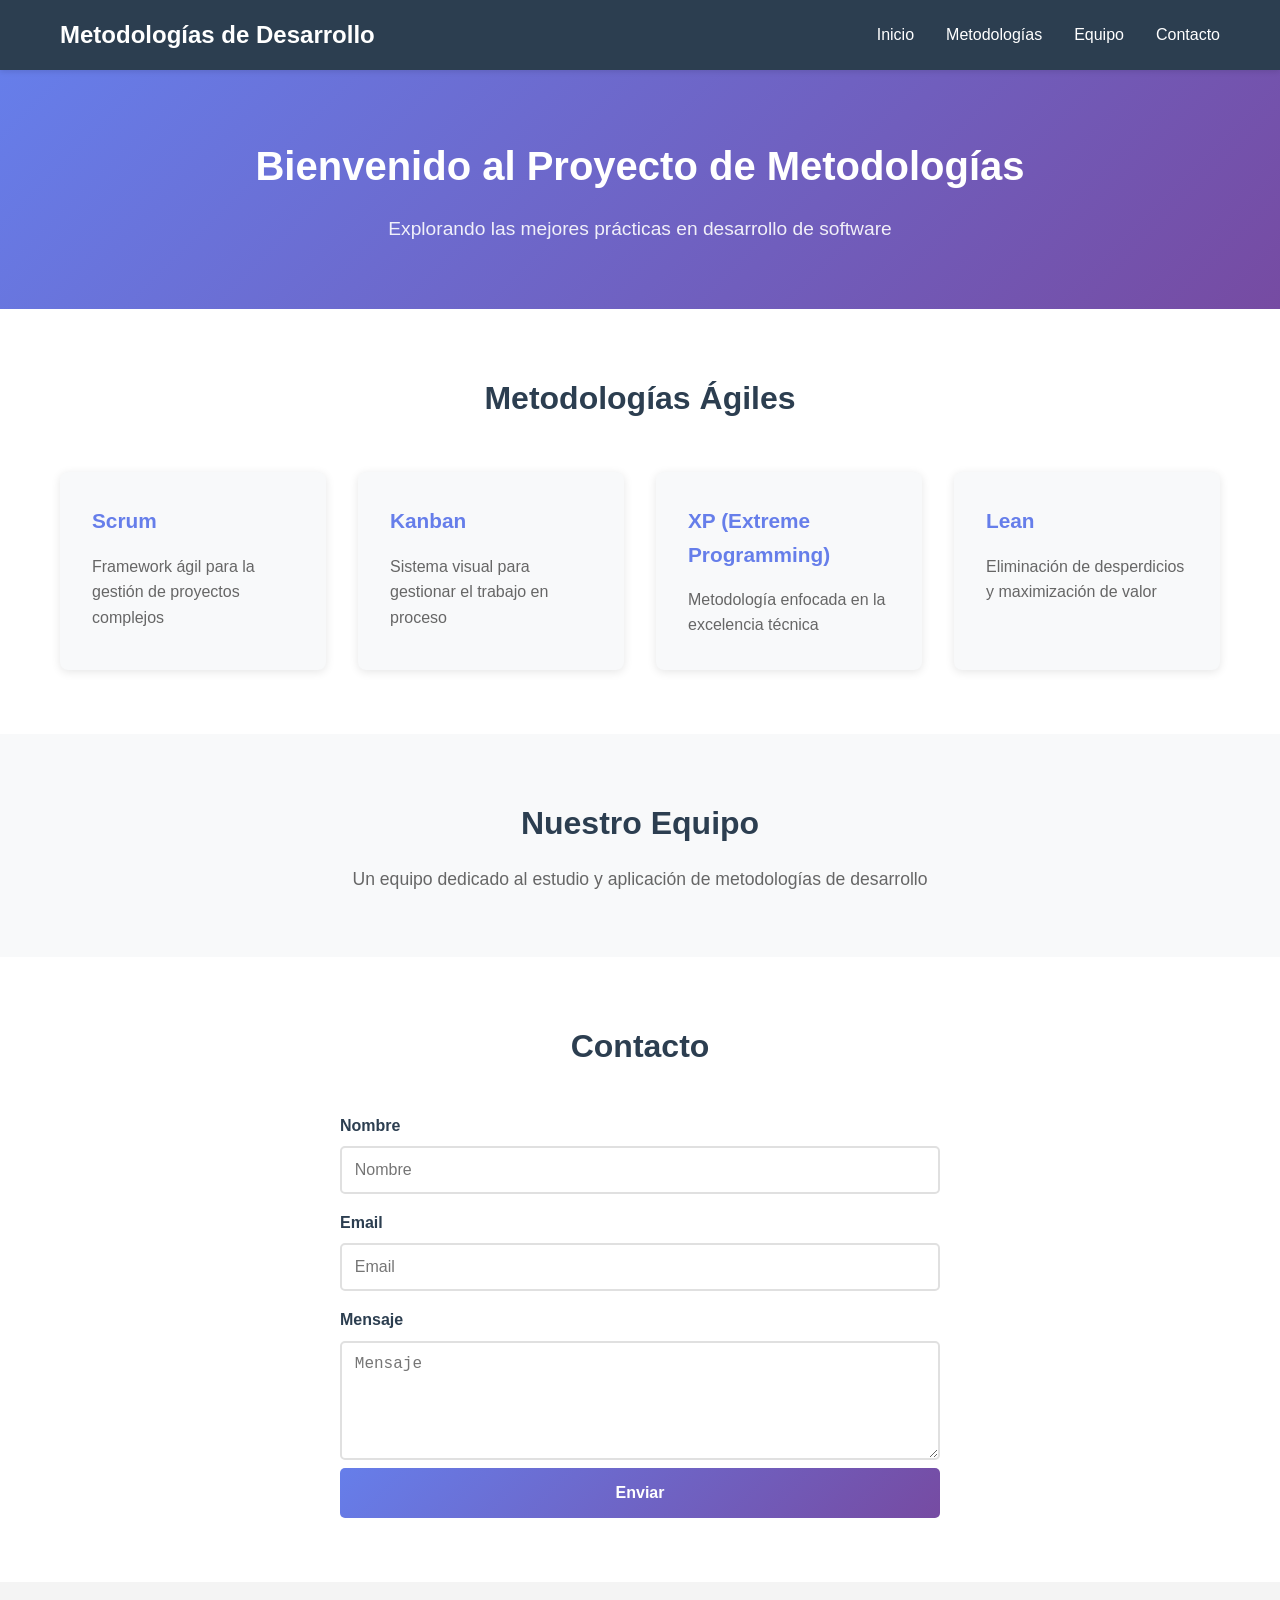
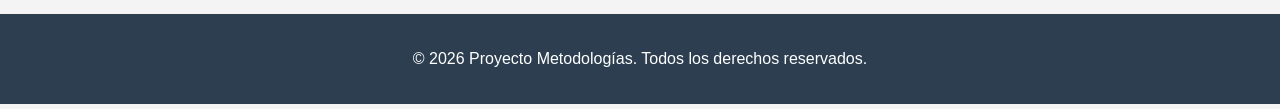
==== commit 24063759: "Fix form spacing and add dynamic year Co-authored-by: edgar-emo <240725297+edgar-emo@users.noreply.g" ====
--- a/index.html
+++ b/index.html
@@ -3,89 +3,87 @@
 <head>
     <meta charset="UTF-8">
     <meta name="viewport" content="width=device-width, initial-scale=1.0">
-    <title>Proyecto de Metodologías</title>
+    <meta name="description" content="Proyecto de Metodologías de Desarrollo de Software">
+    <title>Proyecto Metodologías</title>
     <link rel="stylesheet" href="styles.css">
 </head>
 <body>
     <header>
-        <h1>Proyecto de Metodologías</h1>
         <nav>
-            <ul>
-                <li><a href="#inicio">Inicio</a></li>
-                <li><a href="#sobre">Sobre el Proyecto</a></li>
-                <li><a href="#metodologias">Metodologías</a></li>
-                <li><a href="#contacto">Contacto</a></li>
-            </ul>
+            <div class="container">
+                <h1>Metodologías de Desarrollo</h1>
+                <ul class="nav-links">
+                    <li><a href="#inicio">Inicio</a></li>
+                    <li><a href="#metodologias">Metodologías</a></li>
+                    <li><a href="#equipo">Equipo</a></li>
+                    <li><a href="#contacto">Contacto</a></li>
+                </ul>
+            </div>
         </nav>
     </header>
 
     <main>
         <section id="inicio" class="hero">
             <div class="container">
-                <h2>Bienvenido a Nuestro Proyecto</h2>
-                <p>Este es un proyecto dedicado al estudio y aplicación de metodologías de desarrollo.</p>
+                <h2>Bienvenido al Proyecto de Metodologías</h2>
+                <p>Explorando las mejores prácticas en desarrollo de software</p>
             </div>
         </section>
 
-        <section id="sobre" class="section">
+        <section id="metodologias" class="metodologias">
             <div class="container">
-                <h2>Sobre el Proyecto</h2>
-                <p>Este proyecto fue creado como parte de un curso de metodologías de desarrollo de software. Aquí exploraremos diferentes enfoques y prácticas para crear mejores productos de software.</p>
-                <div class="features">
-                    <div class="feature">
-                        <h3>📚 Aprendizaje</h3>
-                        <p>Estudiamos las mejores prácticas y metodologías actuales</p>
+                <h2>Metodologías Ágiles</h2>
+                <div class="metodologias-grid">
+                    <div class="metodologia-card">
+                        <h3>Scrum</h3>
+                        <p>Framework ágil para la gestión de proyectos complejos</p>
                     </div>
-                    <div class="feature">
-                        <h3>🚀 Aplicación</h3>
-                        <p>Implementamos lo aprendido en proyectos reales</p>
+                    <div class="metodologia-card">
+                        <h3>Kanban</h3>
+                        <p>Sistema visual para gestionar el trabajo en proceso</p>
                     </div>
-                    <div class="feature">
-                        <h3>👥 Colaboración</h3>
-                        <p>Trabajamos en equipo para lograr objetivos comunes</p>
+                    <div class="metodologia-card">
+                        <h3>XP (Extreme Programming)</h3>
+                        <p>Metodología enfocada en la excelencia técnica</p>
+                    </div>
+                    <div class="metodologia-card">
+                        <h3>Lean</h3>
+                        <p>Eliminación de desperdicios y maximización de valor</p>
                     </div>
                 </div>
             </div>
         </section>
 
-        <section id="metodologias" class="section">
+        <section id="equipo" class="equipo">
             <div class="container">
-                <h2>Metodologías Estudiadas</h2>
-                <ul class="metodologias-list">
-                    <li>
-                        <strong>Scrum:</strong> Framework ágil para gestión de proyectos
-                    </li>
-                    <li>
-                        <strong>Kanban:</strong> Sistema visual para gestión de flujo de trabajo
-                    </li>
-                    <li>
-                        <strong>Extreme Programming (XP):</strong> Metodología enfocada en la excelencia técnica
-                    </li>
-                    <li>
-                        <strong>DevOps:</strong> Prácticas que combinan desarrollo y operaciones
-                    </li>
-                </ul>
+                <h2>Nuestro Equipo</h2>
+                <p>Un equipo dedicado al estudio y aplicación de metodologías de desarrollo</p>
             </div>
         </section>
 
-        <section id="contacto" class="section">
+        <section id="contacto" class="contacto">
             <div class="container">
                 <h2>Contacto</h2>
-                <p>¿Tienes preguntas o quieres colaborar? ¡Contáctanos!</p>
-                <p>Este proyecto está disponible en <a href="https://github.com/edgar-emo/pagina_proyecto_metodologias" target="_blank">GitHub</a></p>
+                <form class="contact-form">
+                    <label for="name">Nombre</label>
+                    <input type="text" id="name" name="name" placeholder="Nombre" required>
+                    <label for="email">Email</label>
+                    <input type="email" id="email" name="email" placeholder="Email" required>
+                    <label for="message">Mensaje</label>
+                    <textarea id="message" name="message" placeholder="Mensaje" rows="5" required></textarea>
+                    <button type="submit">Enviar</button>
+                    <div class="form-message" style="display: none;"></div>
+                </form>
             </div>
         </section>
     </main>
 
     <footer>
         <div class="container">
-            <p>&copy; <span id="year"></span> Proyecto de Metodologías. Todos los derechos reservados.</p>
+            <p>&copy; <span id="year"></span> Proyecto Metodologías. Todos los derechos reservados.</p>
         </div>
     </footer>
 
-    <script>
-        // Automatically set the current year
-        document.getElementById('year').textContent = new Date().getFullYear();
-    </script>
+    <script src="script.js"></script>
 </body>
 </html>
--- a/styles.css
+++ b/styles.css
@@ -1,3 +1,4 @@
+/* Reset and Base Styles */
 * {
     margin: 0;
     padding: 0;
@@ -8,6 +9,7 @@
     font-family: 'Segoe UI', Tahoma, Geneva, Verdana, sans-serif;
     line-height: 1.6;
     color: #333;
+    background-color: #f4f4f4;
 }
 
 .container {
@@ -16,37 +18,43 @@
     padding: 0 20px;
 }
 
-/* Header */
+/* Header and Navigation */
 header {
-    background: linear-gradient(135deg, #667eea 0%, #764ba2 100%);
+    background-color: #2c3e50;
     color: white;
     padding: 1rem 0;
-    box-shadow: 0 2px 5px rgba(0,0,0,0.1);
+    position: sticky;
+    top: 0;
+    z-index: 1000;
+    box-shadow: 0 2px 5px rgba(0, 0, 0, 0.1);
+}
+
+header nav .container {
+    display: flex;
+    justify-content: space-between;
+    align-items: center;
 }
 
 header h1 {
-    text-align: center;
-    margin-bottom: 1rem;
-    font-size: 2.5rem;
-}
-
-nav ul {
+    font-size: 1.5rem;
+    font-weight: 600;
+}
+
+.nav-links {
+    display: flex;
     list-style: none;
-    display: flex;
-    justify-content: center;
     gap: 2rem;
-    flex-wrap: wrap;
-}
-
-nav a {
+}
+
+.nav-links a {
     color: white;
     text-decoration: none;
+    transition: color 0.3s ease;
     font-weight: 500;
-    transition: opacity 0.3s;
-}
-
-nav a:hover {
-    opacity: 0.8;
+}
+
+.nav-links a:hover {
+    color: #3498db;
 }
 
 /* Hero Section */
@@ -64,100 +72,175 @@
 
 .hero p {
     font-size: 1.2rem;
-}
-
-/* Sections */
-.section {
-    padding: 4rem 0;
-}
-
-.section:nth-child(even) {
-    background-color: #f8f9fa;
-}
-
-.section h2 {
-    text-align: center;
-    margin-bottom: 2rem;
+    opacity: 0.9;
+}
+
+/* Metodologias Section */
+.metodologias {
+    padding: 4rem 0;
+    background-color: white;
+}
+
+.metodologias h2 {
+    text-align: center;
     font-size: 2rem;
-    color: #667eea;
-}
-
-/* Features */
-.features {
+    margin-bottom: 3rem;
+    color: #2c3e50;
+}
+
+.metodologias-grid {
     display: grid;
     grid-template-columns: repeat(auto-fit, minmax(250px, 1fr));
     gap: 2rem;
-    margin-top: 2rem;
-}
-
-.feature {
-    background: white;
+}
+
+.metodologia-card {
+    background: #f8f9fa;
     padding: 2rem;
-    border-radius: 10px;
-    box-shadow: 0 4px 6px rgba(0,0,0,0.1);
-    transition: transform 0.3s;
-}
-
-.feature:hover {
+    border-radius: 8px;
+    box-shadow: 0 2px 10px rgba(0, 0, 0, 0.1);
+    transition: transform 0.3s ease, box-shadow 0.3s ease;
+}
+
+.metodologia-card:hover {
     transform: translateY(-5px);
-}
-
-.feature h3 {
+    box-shadow: 0 5px 20px rgba(0, 0, 0, 0.15);
+}
+
+.metodologia-card h3 {
+    color: #667eea;
     margin-bottom: 1rem;
-    color: #667eea;
-}
-
-/* Metodologías List */
-.metodologias-list {
-    max-width: 800px;
+    font-size: 1.3rem;
+}
+
+.metodologia-card p {
+    color: #666;
+}
+
+/* Equipo Section */
+.equipo {
+    padding: 4rem 0;
+    background-color: #f8f9fa;
+    text-align: center;
+}
+
+.equipo h2 {
+    font-size: 2rem;
+    margin-bottom: 1rem;
+    color: #2c3e50;
+}
+
+.equipo p {
+    font-size: 1.1rem;
+    color: #666;
+}
+
+/* Contacto Section */
+.contacto {
+    padding: 4rem 0;
+    background-color: white;
+}
+
+.contacto h2 {
+    text-align: center;
+    font-size: 2rem;
+    margin-bottom: 2rem;
+    color: #2c3e50;
+}
+
+.contact-form {
+    max-width: 600px;
     margin: 0 auto;
-    list-style: none;
-}
-
-.metodologias-list li {
-    background: white;
-    padding: 1.5rem;
-    margin-bottom: 1rem;
-    border-radius: 8px;
-    border-left: 4px solid #667eea;
-    box-shadow: 0 2px 4px rgba(0,0,0,0.1);
-}
-
-.metodologias-list strong {
-    color: #667eea;
-    font-size: 1.1rem;
+    display: flex;
+    flex-direction: column;
+    gap: 0.5rem;
+}
+
+.contact-form label {
+    font-weight: 600;
+    color: #2c3e50;
+    margin-top: 0.5rem;
+}
+
+.contact-form input,
+.contact-form textarea {
+    padding: 0.8rem;
+    border: 2px solid #e0e0e0;
+    border-radius: 5px;
+    font-size: 1rem;
+    transition: border-color 0.3s ease;
+}
+
+.contact-form input:focus,
+.contact-form textarea:focus {
+    outline: none;
+    border-color: #667eea;
+}
+
+.contact-form button {
+    padding: 1rem;
+    background: linear-gradient(135deg, #667eea 0%, #764ba2 100%);
+    color: white;
+    border: none;
+    border-radius: 5px;
+    font-size: 1rem;
+    font-weight: 600;
+    cursor: pointer;
+    transition: opacity 0.3s ease;
+}
+
+.contact-form button:hover {
+    opacity: 0.9;
+}
+
+.form-message {
+    padding: 1rem;
+    border-radius: 5px;
+    text-align: center;
+    font-weight: 500;
+}
+
+.form-message.success {
+    background-color: #d4edda;
+    color: #155724;
+    border: 1px solid #c3e6cb;
+}
+
+.form-message.error {
+    background-color: #f8d7da;
+    color: #721c24;
+    border: 1px solid #f5c6cb;
 }
 
 /* Footer */
 footer {
-    background: #333;
+    background-color: #2c3e50;
     color: white;
     text-align: center;
     padding: 2rem 0;
     margin-top: 2rem;
 }
 
-/* Links */
-a {
-    color: #667eea;
-    transition: color 0.3s;
-}
-
-a:hover {
-    color: #764ba2;
-}
-
-/* Responsive */
+/* Responsive Design */
 @media (max-width: 768px) {
-    header h1 {
+    header nav .container {
+        flex-direction: column;
+        gap: 1rem;
+    }
+
+    .nav-links {
+        gap: 1rem;
+    }
+
+    .hero h2 {
         font-size: 2rem;
     }
-    
-    .hero h2 {
-        font-size: 1.8rem;
-    }
-    
-    nav ul {
-        gap: 1rem;
-    }
-}
+
+    .hero p {
+        font-size: 1rem;
+    }
+
+    .metodologias-grid {
+        grid-template-columns: 1fr;
+    }
+}
